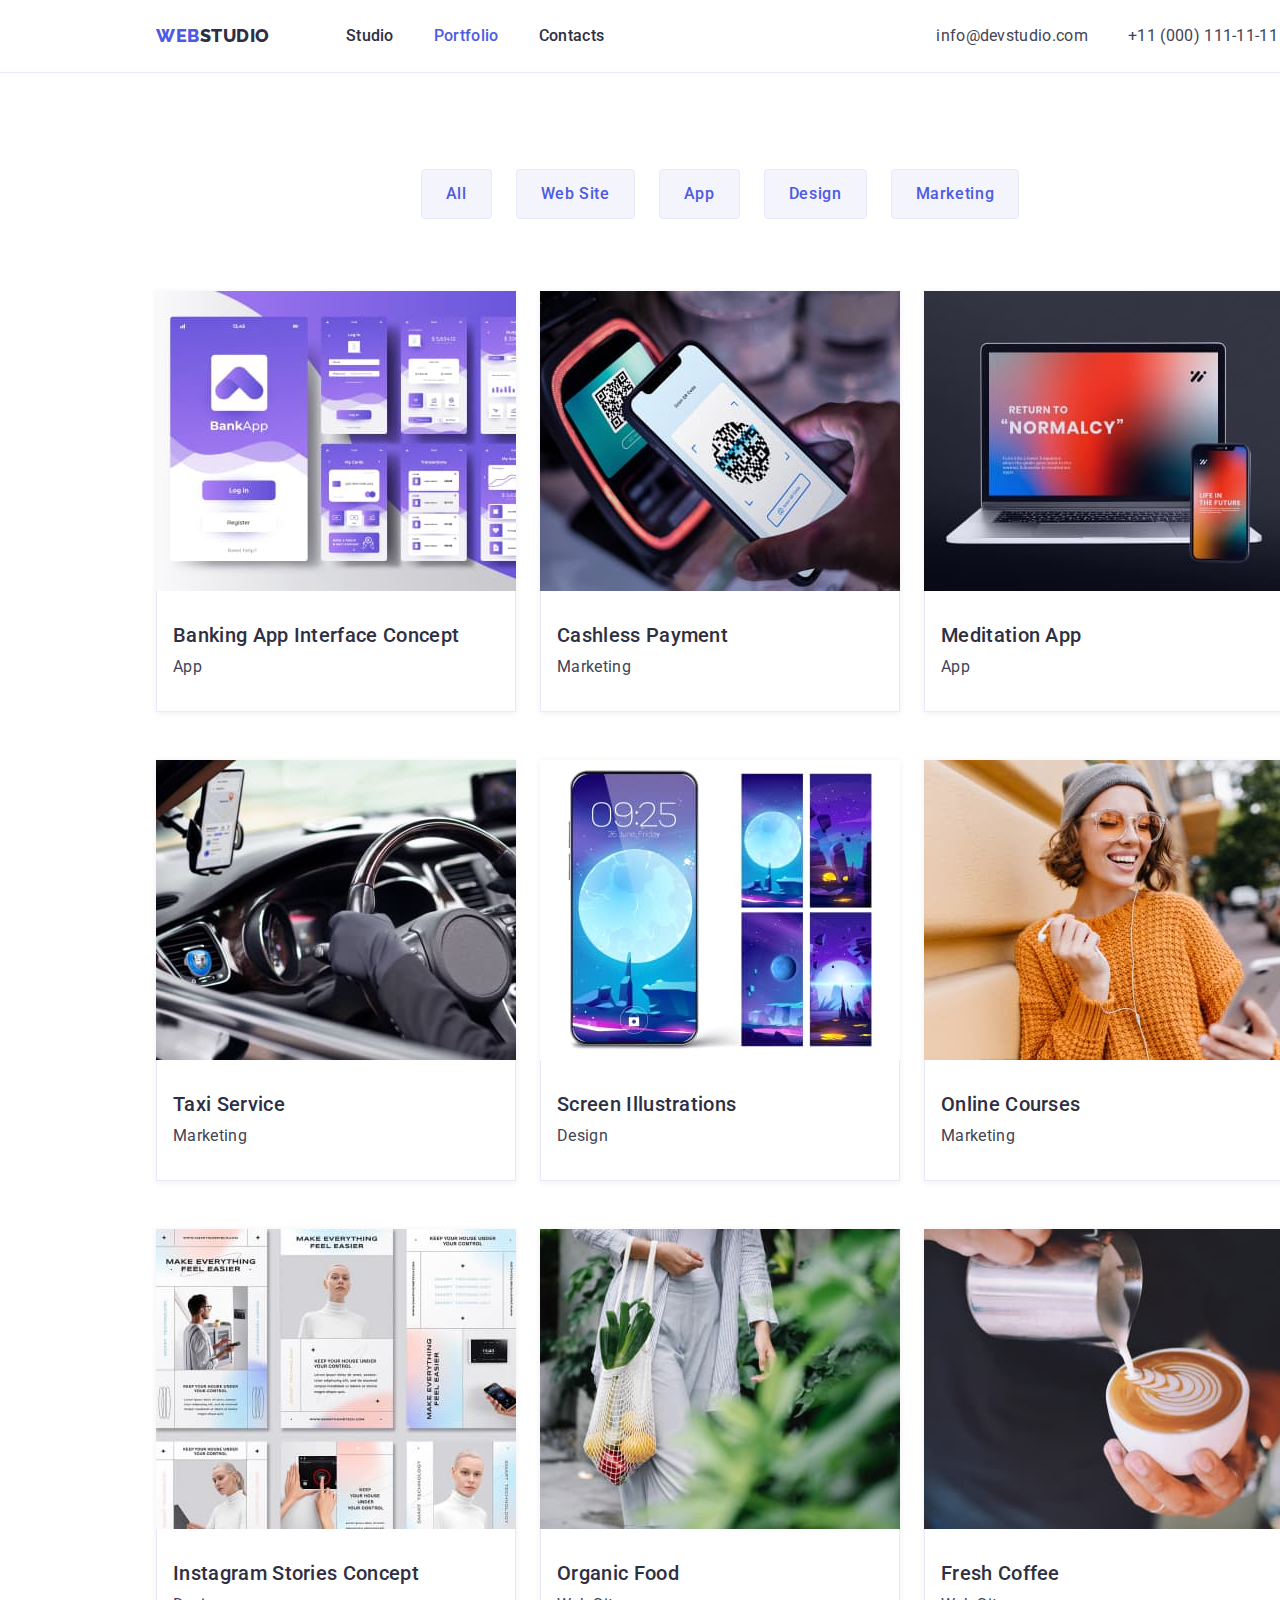
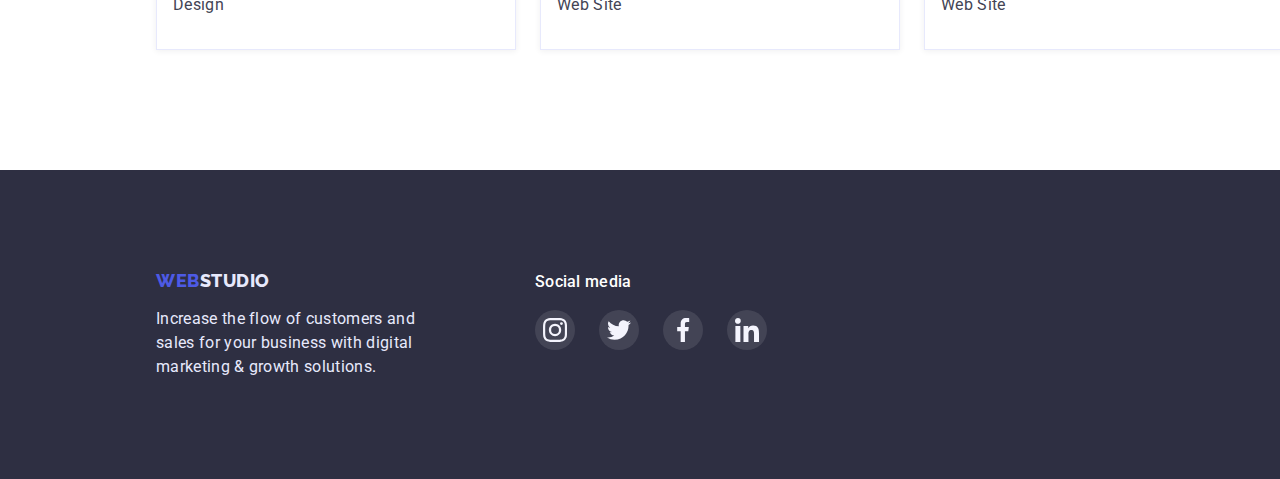
==== portfolio.html @ d39ab7a0 "Initial commit" ====
<!DOCTYPE html>
<html lang="en">
  <head>
    <meta charset="UTF-8" />
    <meta http-equiv="X-UA-Compatible" content="IE=edge" />
    <meta name="viewport" content="width=device-width, initial-scale=1.0" />
    <!-- Normalizer -->
    <link
      rel="stylesheet"
      href="https://cdn.jsdelivr.net/npm/modern-normalize@1.1.0/modern-normalize.min.css"
    />
    <!-- Fonts -->
    <link rel="preconnect" href="https://fonts.googleapis.com" />
    <link rel="preconnect" href="https://fonts.gstatic.com" crossorigin />
    <link
      href="https://fonts.googleapis.com/css2?family=Raleway:wght@800&family=Roboto:wght@400;500;700;900&display=swap"
      rel="stylesheet"
    />
    <title>Portfolio</title>
    <!-- Custom styles -->
    <link rel="stylesheet" href="./css/styles.css" />
  </head>
  <body>
    <!-- Header Section -->
    <header class="header">
      <div class="header-container container">
        <nav class="header-nav">
          <a class="header-logo-link link" href="./index.html">
            <span class="logo-part">Web</span>Studio
          </a>
          <ul class="header-list list">
            <li class="header-item">
              <a class="header-link link" href="./index.html">Studio</a>
            </li>
            <li class="header-item">
              <a class="header-link-1 link" href="./portfolio.html"
                >Portfolio</a
              >
            </li>
            <li class="header-item">
              <a class="header-link link" href="#">Contacts</a>
            </li>
          </ul>
        </nav>
        <address>
          <ul class="address-list list">
            <li>
              <a class="header-contact link" href="mailto:info@devstudio.com"
                >info@devstudio.com</a
              >
            </li>
            <li>
              <a class="header-contact-1 link" href="tel:++110001111111"
                >+11 (000) 111-11-11</a
              >
            </li>
          </ul>
        </address>
      </div>
    </header>
    <!-- Filter section -->
    <section class="filter-section">
      <h1 class="visually-hidden">Portfolio</h1>
      <ul class="filter-list list">
        <li class="filter-item">
          <button class="filter-btn" type="button">All</button>
        </li>
        <li class="filter-item">
          <button class="filter-btn" type="button">Web Site</button>
        </li>
        <li class="filter-item">
          <button class="filter-btn" type="button">App</button>
        </li>
        <li class="filter-item">
          <button class="filter-btn" type="button">Design</button>
        </li>
        <li class="filter-item">
          <button class="filter-btn" type="button">Marketing</button>
        </li>
      </ul>
      <!-- Content Section -->

      <div class="content-container container">
        <ul class="content-list list">
          <li class="content-item">
            <a class="content-link link" href="#">
              <img
                src="./images/portfolio/content/img1.jpg"
                alt="Banking App Interface Concept"
                width="360"
                height="300"
              />
              <div class="text-container">
                <h2 class="content-item-name">Banking App Interface Concept</h2>
                <p class="content-item-desc">App</p>
              </div>
            </a>
          </li>
          <li class="content-item">
            <a class="content-link link" href="#">
              <img
                src="./images/portfolio/content/img2.jpg"
                alt="Cashless Payment"
                width="360"
                height="300"
              />
              <div class="text-container">
                <h2 class="content-item-name">Cashless Payment</h2>
                <p class="content-item-desc">Marketing</p>
              </div>
            </a>
          </li>
          <li class="content-item">
            <a class="content-link link" href="#">
              <img
                src="./images/portfolio/content/img3.jpg"
                alt="Meditation App"
                width="360"
                height="300"
              />
              <div class="text-container">
                <h2 class="content-item-name">Meditation App</h2>
                <p class="content-item-desc">App</p>
              </div>
            </a>
          </li>
          <li class="content-item">
            <a class="content-link link" href="#">
              <img
                src="./images/portfolio/content/img4.jpg"
                alt="Taxi Service"
                width="360"
                height="300"
              />
              <div class="text-container">
                <h2 class="content-item-name">Taxi Service</h2>
                <p class="content-item-desc">Marketing</p>
              </div>
            </a>
          </li>
          <li class="content-item">
            <a class="content-link link" href="#">
              <img
                src="./images/portfolio/content/img5.jpg"
                alt="Screen Illustrations"
                width="360"
                height="300"
              />
              <div class="text-container">
                <h2 class="content-item-name">Screen Illustrations</h2>
                <p class="content-item-desc">Design</p>
              </div>
            </a>
          </li>
          <li class="content-item">
            <a class="content-link link" href="#">
              <img
                src="./images/portfolio/content/img6.jpg"
                alt="Online Courses"
                width="360"
                height="300"
              />
              <div class="text-container">
                <h2 class="content-item-name">Online Courses</h2>
                <p class="content-item-desc">Marketing</p>
              </div>
            </a>
          </li>
          <li class="content-item">
            <a class="content-link link" href="#">
              <img
                src="./images/portfolio/content/img7.jpg"
                alt="Instagram Stories Concept"
                width="360"
                height="300"
              />
              <div class="text-container">
                <h2 class="content-item-name">Instagram Stories Concept</h2>
                <p class="content-item-desc">Design</p>
              </div>
            </a>
          </li>
          <li class="content-item">
            <a class="content-link link" href="#">
              <img
                src="./images/portfolio/content/img8.jpg"
                alt="Organic Food"
                width="360"
                height="300"
              />
              <div class="text-container">
                <h2 class="content-item-name">Organic Food</h2>
                <p class="content-item-desc">Web Site</p>
              </div>
            </a>
          </li>
          <li class="content-item">
            <a class="content-link link" href="#">
              <img
                src="./images/portfolio/content/img9.jpg"
                alt="Fresh Coffee"
                width="360"
                height="300"
              />
              <div class="text-container">
                <h2 class="content-item-name">Fresh Coffee</h2>
                <p class="content-item-desc">Web Site</p>
              </div>
            </a>
          </li>
        </ul>
      </div>
    </section>
    <!-- Footer Section -->
    <footer class="footer">
      <div class="footer-container container">
        <div class="footer-left">
          <a class="footer-logo-link link" href="./index.html"
            ><span class="logo-part-1">Web</span>Studio</a
          >
          <p class="footer-desc">
            Increase the flow of customers and <br />
            sales for your business with digital <br />
            marketing & growth solutions.
          </p>
        </div>
        <div class="footer-right">
          <p class="right-title">Social media</p>
          <ul class="footer-list list">
            <li class="footer-item">
              <a
                class="footer-link link"
                href="https://instagram.com"
                target="_blank"
                rel="noopener noreferrer"
                aria-label="Instagram link"
              >
                <svg class="footer-icon" width="24" height="24">
                  <use href="./images/icons/icons.svg#instagram"></use>
                </svg>
              </a>
            </li>
            <li class="footer-item">
              <a
                class="footer-link link"
                href="https://twitter.com"
                target="_blank"
                rel="noopener noreferrer"
                aria-label="Twitter link"
              >
                <svg class="footer-icon" width="24" height="24">
                  <use href="./images/icons/icons.svg#twitter"></use>
                </svg>
              </a>
            </li>
            <li class="footer-item">
              <a
                class="footer-link link"
                href="https://facebook.com"
                target="_blank"
                rel="noopener noreferrer"
                aria-label="Facebook link"
              >
                <svg class="footer-icon" width="24" height="24">
                  <use href="./images/icons/icons.svg#facebook"></use>
                </svg>
              </a>
            </li>
            <li class="footer-item">
              <a
                class="footer-link link"
                href="https://linkedin.com"
                target="_blank"
                rel="noopener noreferrer"
                aria-label="Linkedin link"
              >
                <svg class="footer-icon" width="24" height="24">
                  <use href="./images/icons/icons.svg#linkedin"></use>
                </svg>
              </a>
            </li>
          </ul>
        </div>
      </div>
    </footer>
  </body>
</html>
---- css/styles.css ----
:root {
  /* Fonts */
  --primary-fonts: "Roboto";
  --secondary-fonts: "Raleway";
  /* Text colors */
  --primary-txt-cl: #2e2f42;
  --secondary-txt-cl: #434455;
  --accent-txt-cl: #4d5ae5;
  --light-txt-cl: #ffffff;
  --third-txt-cl: #e7e9fc;
  --hover-txt-cl: #404bbf;

  /* BG colors */
  --primary-bg-cl: #2e2f42;
  --accent-bg-cl: #404bbf;
  --secondary-bg-cl: #f4f4fd;
  --light-bg-cl: #ffffff;
  --third-bg-cl: #e7e9fc;
  --btn-bg-cl: #4d5ae5;
  --hero-bg-cl: rgba(46, 47, 66, 0.7);
  --company-bg-cl: #e5e5e5;
  --foot-soc-cl: rgba(255, 255, 255, 0.1);
  /* Others */
  --company-fl-cl: #8e8f99;
  --footer-bg-hov-cl: #31d0aa;
}

h1,
h2,
h3,
h4,
h5,
h6,
p {
  margin: 0;
}

/* Container */
.container {
  width: 1158px;
  padding-left: 15px;
  padding-right: 15px;
  margin-left: auto;
  margin-right: auto;
}

body {
  font-family: "Roboto", sans-serif;
  font-size: 16px;
  line-height: calc(24 / 16);
  letter-spacing: 0.02em;
  color: var(--primary-txt-cl);
  width: 1440px;
  margin-left: auto;
  margin-right: auto;
}

img {
  display: block;
}

button {
  cursor: pointer;
}
/* Reset Link Styles */
.link {
  text-decoration: none;
  font-style: normal;
  color: currentColor;
  display: block;
}
/* Reset List Styles */
.list {
  list-style-type: none;
  margin: 0;
  padding: 0;
}
/* Section */
.section {
  padding-top: 120px;
  padding-bottom: 120px;
}
.visually-hidden {
  position: absolute;
  width: 1px;
  height: 1px;
  margin: -1px;
  border: 0;
  padding: 0;

  white-space: nowrap;
  clip-path: inset(100%);
  clip: rect(0 0 0 0);
  overflow: hidden;
}
/* Header */
.header {
  border-bottom: 1px solid #e7e9fc;
  padding-top: 24px;
  padding-bottom: 24px;
}
.header-nav {
  display: flex;
  margin-right: 332px;
}
.header-logo-link {
  font-family: "Raleway";
  font-weight: 800;
  font-size: 18px;
  line-height: calc(24 / 18);
  letter-spacing: 0.03em;
  text-transform: uppercase;
  margin-right: 76px;
}
.logo-part {
  color: var(--accent-txt-cl);
}
.header-list {
  display: flex;
  gap: 40px;
}
.header-item {
}
.header-link {
  font-weight: 500;
  color: var(--primary-txt-cl);
}
.header-link-1 {
  font-weight: 500;
  color: var(--accent-txt-cl);
}
.header-link:hover,
.header-link:focus,
.header-link-1:hover,
.header-link-1:focus {
  color: var(--hover-txt-cl);
}
.header-link,
.header-link-1,
.header-contact,
.header-contact-1 {
  display: block;
}
.address-list {
  display: flex;
  gap: 40px;
}
.header-contact {
  color: var(--secondary-txt-cl);
}
.header-contact-1 {
  color: var(--secondary-txt-cl);
}
.header-contact:hover,
.header-contact:focus,
.header-contact-1:hover,
.header-contact-1:focus {
  color: var(--accent-bg-cl);
}

.header-container {
  display: flex;
  align-items: center;
}

/* Hero */
.hero-section {
  color: var(--light-txt-cl);
  padding-bottom: 188px;
  padding-top: 188px;
  max-width: 1440px;
  height: 600px;
  margin-left: auto;
  margin-right: auto;
  background-image: linear-gradient(
      to right,
      rgba(46, 47, 66, 0.7),
      rgba(46, 47, 66, 0.7)
    ),
    url(../images/index/hero/hero-bcg1.jpg);
  background-color: var(--primary-bg-cl);
  background-position: center;
  background-size: cover;
  background-repeat: no-repeat;
}

.hero-title {
  font-size: 56px;
  line-height: calc(60 / 56);
  width: 494px;
  margin: auto;
  margin-bottom: 48px;
}
.hero-button {
  cursor: pointer;
  font-family: inherit;
  font-weight: 500;
  font-size: 16px;
  line-height: calc(24 / 16);
  letter-spacing: 0.04em;
  color: var(--light-txt-cl);
  background-color: var(--btn-bg-cl);
  border: 0;
  border-radius: 4px;
  padding: 16px 32px;
  display: block;
  margin-right: auto;
  margin-left: auto;
}
.hero-button:hover,
.hero-button:focus {
  background-color: var(--accent-bg-cl);
}

/* Our advantages */
.features-section {
}
.features-container {
}
.features-list {
  display: flex;
  gap: 24px;
}
.list-item {
  width: 264px;
}
.features-title {
  font-weight: 500;
  font-size: 20px;
  line-height: calc(24 / 20);
  margin-bottom: 8px;
}
.features-desc {
  font-weight: 400;
  font-size: 16px;
  line-height: calc(24 / 16);
  color: var(--secondary-txt-cl);
}

.features-icons-item {
  width: 264px;
  height: 112px;
  border-radius: 4px;
  background-color: var(--secondary-bg-cl);
  background-repeat: no-repeat;
  background-position: center;
  padding: 24px 100px;
  margin-bottom: 8px;
}
.features-icon {
}
/* Our work */
.work-section {
  padding-top: 0px;
}
.work-section-title {
  font-weight: 700;
  font-size: 36px;
  line-height: calc(40 / 36);
  letter-spacing: 0.02em;
  text-transform: capitalize;
  color: var(--primary-txt-cl);
  margin-bottom: 72px;
  display: flex;
  justify-content: center;
}
.work-container {
}
.work-list {
  display: flex;
  flex-wrap: wrap;
  gap: 24px;
}
.work-item {
  width: calc((100% - 24px * 2) / 3);
}
.work-item-img {
}

/* Our Team */
.team-section {
  background-color: var(--secondary-bg-cl);
  padding-bottom: 120px;
  padding-top: 120px;
}
.team-section-title {
  font-weight: 700;
  font-size: 36px;
  line-height: calc(40 / 36);
  text-transform: capitalize;
  color: var(--primary-txt-cl);
  display: flex;
  justify-content: center;
  margin-bottom: 72px;
}

.team-list {
  display: flex;
  flex-wrap: wrap;
  gap: 24px;
}
.team-item {
  background-color: var(--light-bg-cl);
  box-shadow: 0px 1px 6px rgba(46, 47, 66, 0.08),
    0px 1px 1px rgba(46, 47, 66, 0.16), 0px 2px 1px rgba(46, 47, 66, 0.08);
  border-radius: 0px 0px 4px 4px;
  padding-bottom: 32px;
  width: calc((100% - 24px * 3) / 4);
}

.team-item-img {
  margin-bottom: 32px;
}
.team-item-name {
  font-weight: 500;
  font-size: 20px;
  line-height: calc(24 / 20);
  color: var(--primary-txt-cl);
  margin-bottom: 8px;
  display: flex;
  justify-content: center;
}
.team-item-desc {
  color: var(--secondary-txt-cl);
  display: flex;
  justify-content: center;
  margin-bottom: 8px;
}
.socials-list {
  display: flex;
  align-items: center;
  justify-content: center;
  gap: 24px;
}
.socials-item {
}
.socials-link {
  display: flex;
  align-items: center;
  justify-content: center;
  background-color: var(--btn-bg-cl);
  fill: #f4f4fd;
  width: 40px;
  height: 40px;
  border-radius: 50%;
}
.socials-link:hover,
.socials-link:focus {
  background-color: var(--accent-bg-cl);
}
.socials-icon {
}
/* Customers */
.customer-section-title {
  font-weight: 700;
  font-size: 36px;
  line-height: calc(40 / 36);
  text-transform: capitalize;
  color: var(--primary-txt-cl);
  display: flex;
  justify-content: center;
  margin-bottom: 72px;
}
.customer-list {
  display: flex;
  justify-content: center;
  align-items: center;
  gap: 24px;
}
.customer-item {
}
.customer-link {
  width: 168px;
  height: 88px;
  border: 1px solid #8e8f99;
  border-radius: 4px;
  fill: var(--company-fl-cl);
  background-repeat: no-repeat;
  background-position: center;
  background-size: 104px 56px;
  padding: 16px 32px;
}
.customer-link:hover,
.customer-link:focus {
  fill: var(--accent-bg-cl);
  border: 1px solid #404bbf;
}
/* Footer */
.footer {
  background-color: var(--primary-bg-cl);
  padding-top: 100px;
  padding-bottom: 100px;
}
.footer-container {
  display: flex;
  align-items: baseline;
}
.footer-left {
  display: flex;
  flex-direction: column;
  color: var(--third-txt-cl);
  margin-right: 120px;
}
.footer-right {
  display: flex;
  flex-direction: column;
}
.footer-logo-link {
  font-family: "Raleway";
  font-weight: 800;
  font-size: 18px;
  line-height: calc(21 / 18);
  letter-spacing: 0.03em;
  text-transform: uppercase;
  margin-bottom: 16px;
}
.logo-part-1 {
  color: var(--accent-txt-cl);
}
.footer-desc {
}

.right-title {
  font-weight: 500;
  font-size: 16px;
  color: #ffffff;
  margin-bottom: 16px;
}
.footer-list {
  display: flex;
  align-items: center;
  gap: 24px;
}
.footer-item {
}
.footer-link {
  display: flex;
  align-items: center;
  justify-content: center;
  background-color: var(--foot-soc-cl);
  fill: #f4f4fd;
  width: 40px;
  height: 40px;
  border-radius: 50%;
}
.footer-link:hover,
.footer-link:focus {
  background-color: var(--footer-bg-hov-cl);
}
.footer-icon {
}

/* PORTFOLIO Styles */

/* Filter Section */
.filter-section {
  padding-bottom: 120px;
  padding-top: 96px;
}
.filter-list {
  margin-bottom: 72px;
  display: flex;
  justify-content: center;
  gap: 24px;
}
.filter-item {
}
.filter-btn {
  cursor: pointer;
  font-family: inherit;
  font-weight: 500;
  font-size: 16px;
  line-height: calc(24 / 16);
  letter-spacing: 0.04em;
  color: var(--accent-txt-cl);
  background-color: var(--secondary-bg-cl);
  padding: 12px 24px;
  border: 1px solid #e7e9fc;
  border-radius: 4px;
  display: block;
}

.filter-btn:hover,
.filter-btn:focus {
  background-color: var(--accent-bg-cl);
  color: var(--light-txt-cl);
  border: 1px solid #404bbf;
  box-shadow: 0px 3px 1px rgba(0, 0, 0, 0.1), 0px 2px 1px rgba(0, 0, 0, 0.08),
    0px 2px 2px rgba(0, 0, 0, 0.12);
}

/* Content Section */
.content-section {
}
.content-container {
}
.content-list {
  display: flex;
  flex-wrap: wrap;
  gap: 48px 24px;
}

.content-item {
  width: calc((100% - 24px * 2) / 3);
  box-shadow: 0px 1px 6px rgba(46, 47, 66, 0.08);
}
.content-link:hover,
.content-link:focus {
  box-shadow: 0px 1px 6px rgba(46, 47, 66, 0.08),
    0px 1px 1px rgba(46, 47, 66, 0.16), 0px 2px 1px rgba(46, 47, 66, 0.08);
}
.content-item-name {
  font-weight: 500;
  font-size: 20px;
  line-height: calc(24 / 20);
  margin-bottom: 8px;
}
.content-item-desc {
  color: var(--secondary-txt-cl);
}
.text-container {
  border-left: 1px solid #e7e9fc;
  border-bottom: 1px solid #e7e9fc;
  border-right: 1px solid #e7e9fc;
  padding: 32px 0px 32px 16px;
}
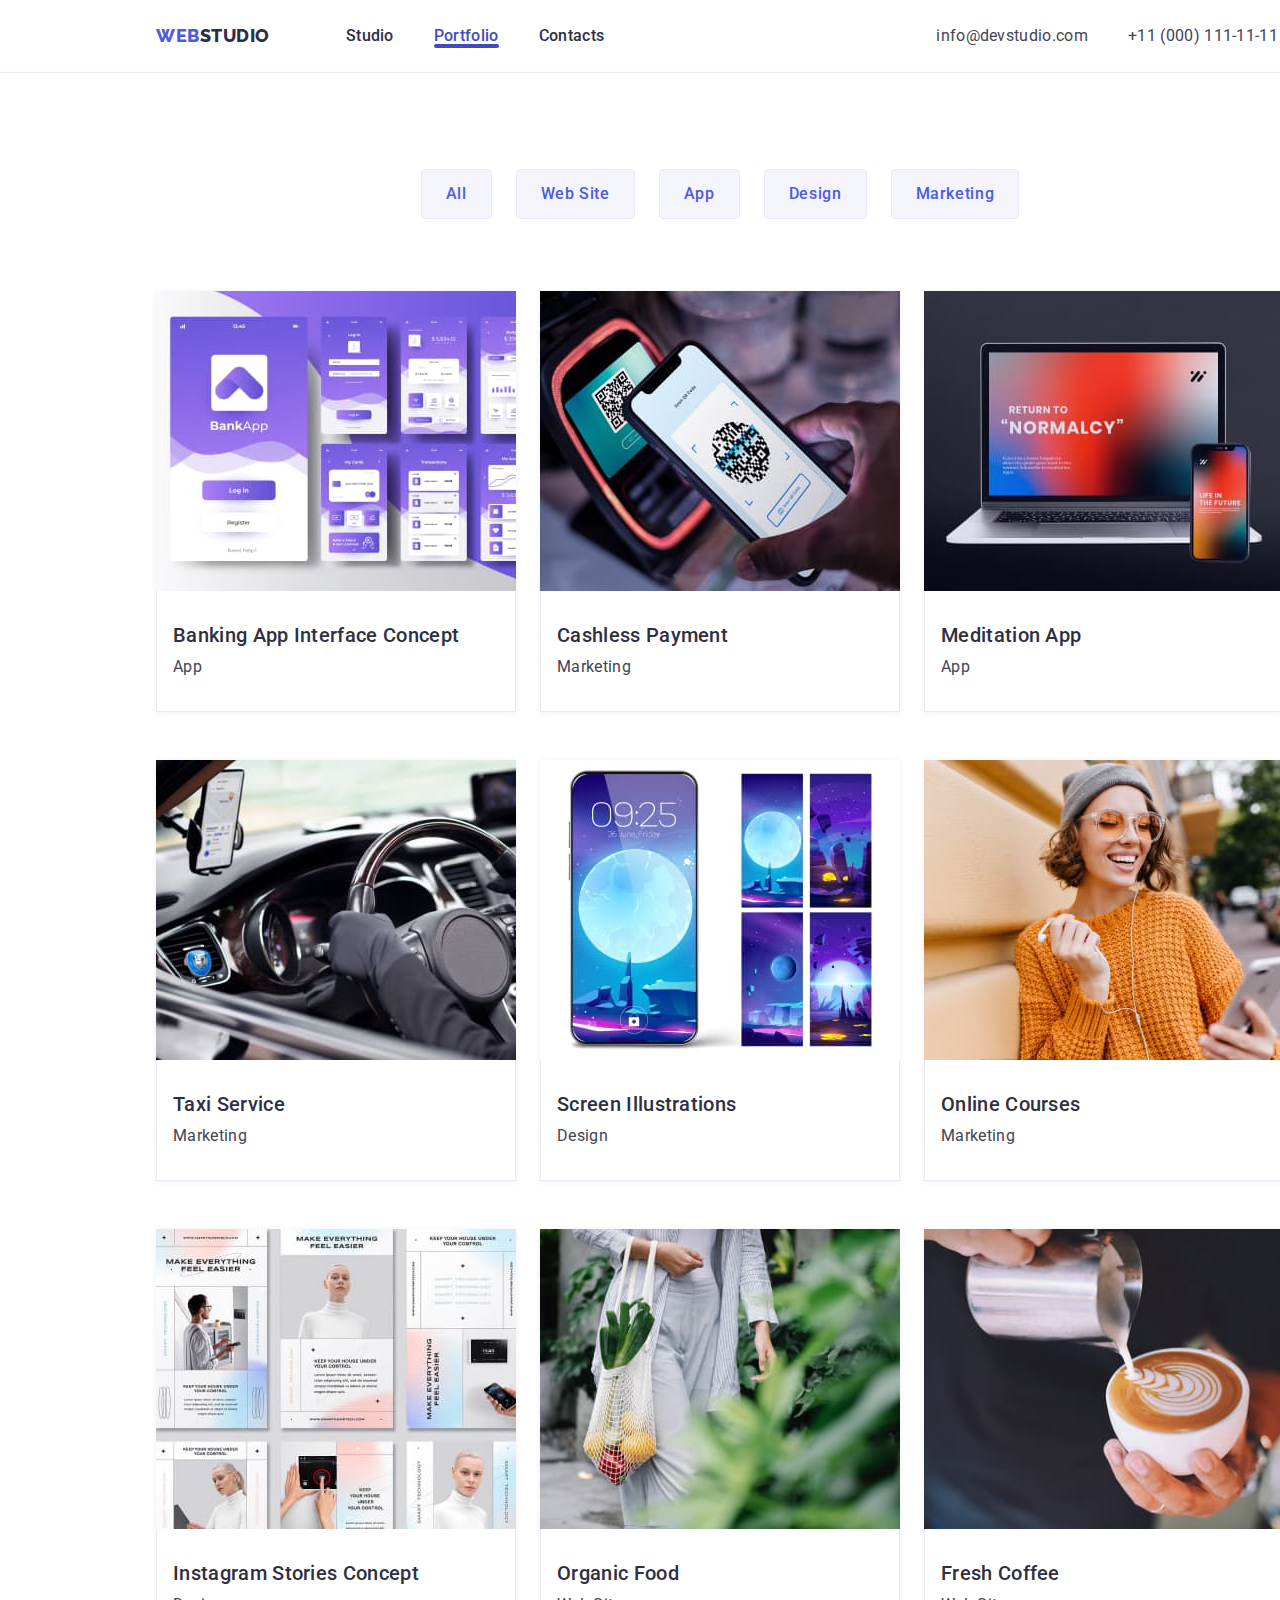
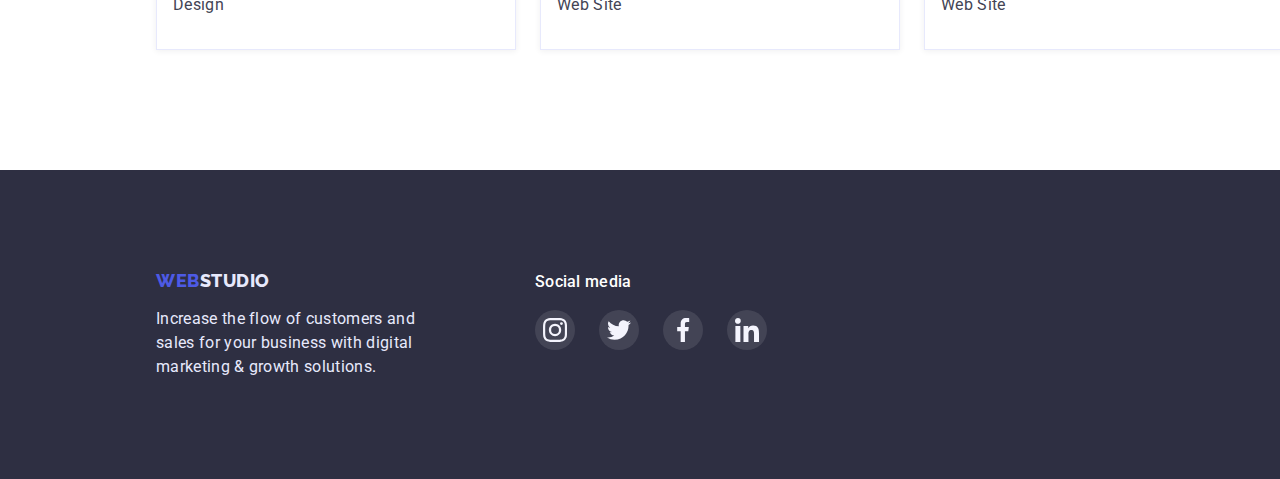
==== commit 735e5a16: "Update portfolio.html" ====
--- a/portfolio.html
+++ b/portfolio.html
@@ -33,7 +33,7 @@
               <a class="header-link link" href="./index.html">Studio</a>
             </li>
             <li class="header-item">
-              <a class="header-link-1 link" href="./portfolio.html"
+              <a class="header-link link current" href="./portfolio.html"
                 >Portfolio</a
               >
             </li>
--- a/css/styles.css
+++ b/css/styles.css
@@ -94,6 +94,10 @@
   overflow: hidden;
 }
 /* Header */
+.header-container {
+  display: flex;
+  align-items: center;
+}
 .header {
   border-bottom: 1px solid #e7e9fc;
   padding-top: 24px;
@@ -124,19 +128,13 @@
 .header-link {
   font-weight: 500;
   color: var(--primary-txt-cl);
-}
-.header-link-1 {
-  font-weight: 500;
-  color: var(--accent-txt-cl);
+  position: relative;
 }
 .header-link:hover,
-.header-link:focus,
-.header-link-1:hover,
-.header-link-1:focus {
+.header-link:focus {
   color: var(--hover-txt-cl);
 }
 .header-link,
-.header-link-1,
 .header-contact,
 .header-contact-1 {
   display: block;
@@ -157,12 +155,19 @@
 .header-contact-1:focus {
   color: var(--accent-bg-cl);
 }
-
-.header-container {
-  display: flex;
-  align-items: center;
-}
-
+.header-link.current {
+  color: var(--hover-txt-cl);
+}
+.header-link.current::after {
+  content: "";
+  position: absolute;
+  bottom: 0;
+  display: block;
+  width: 100%;
+  height: 4px;
+  border-radius: 4px;
+  background-color: var(--accent-bg-cl);
+}
 /* Hero */
 .hero-section {
   color: var(--light-txt-cl);
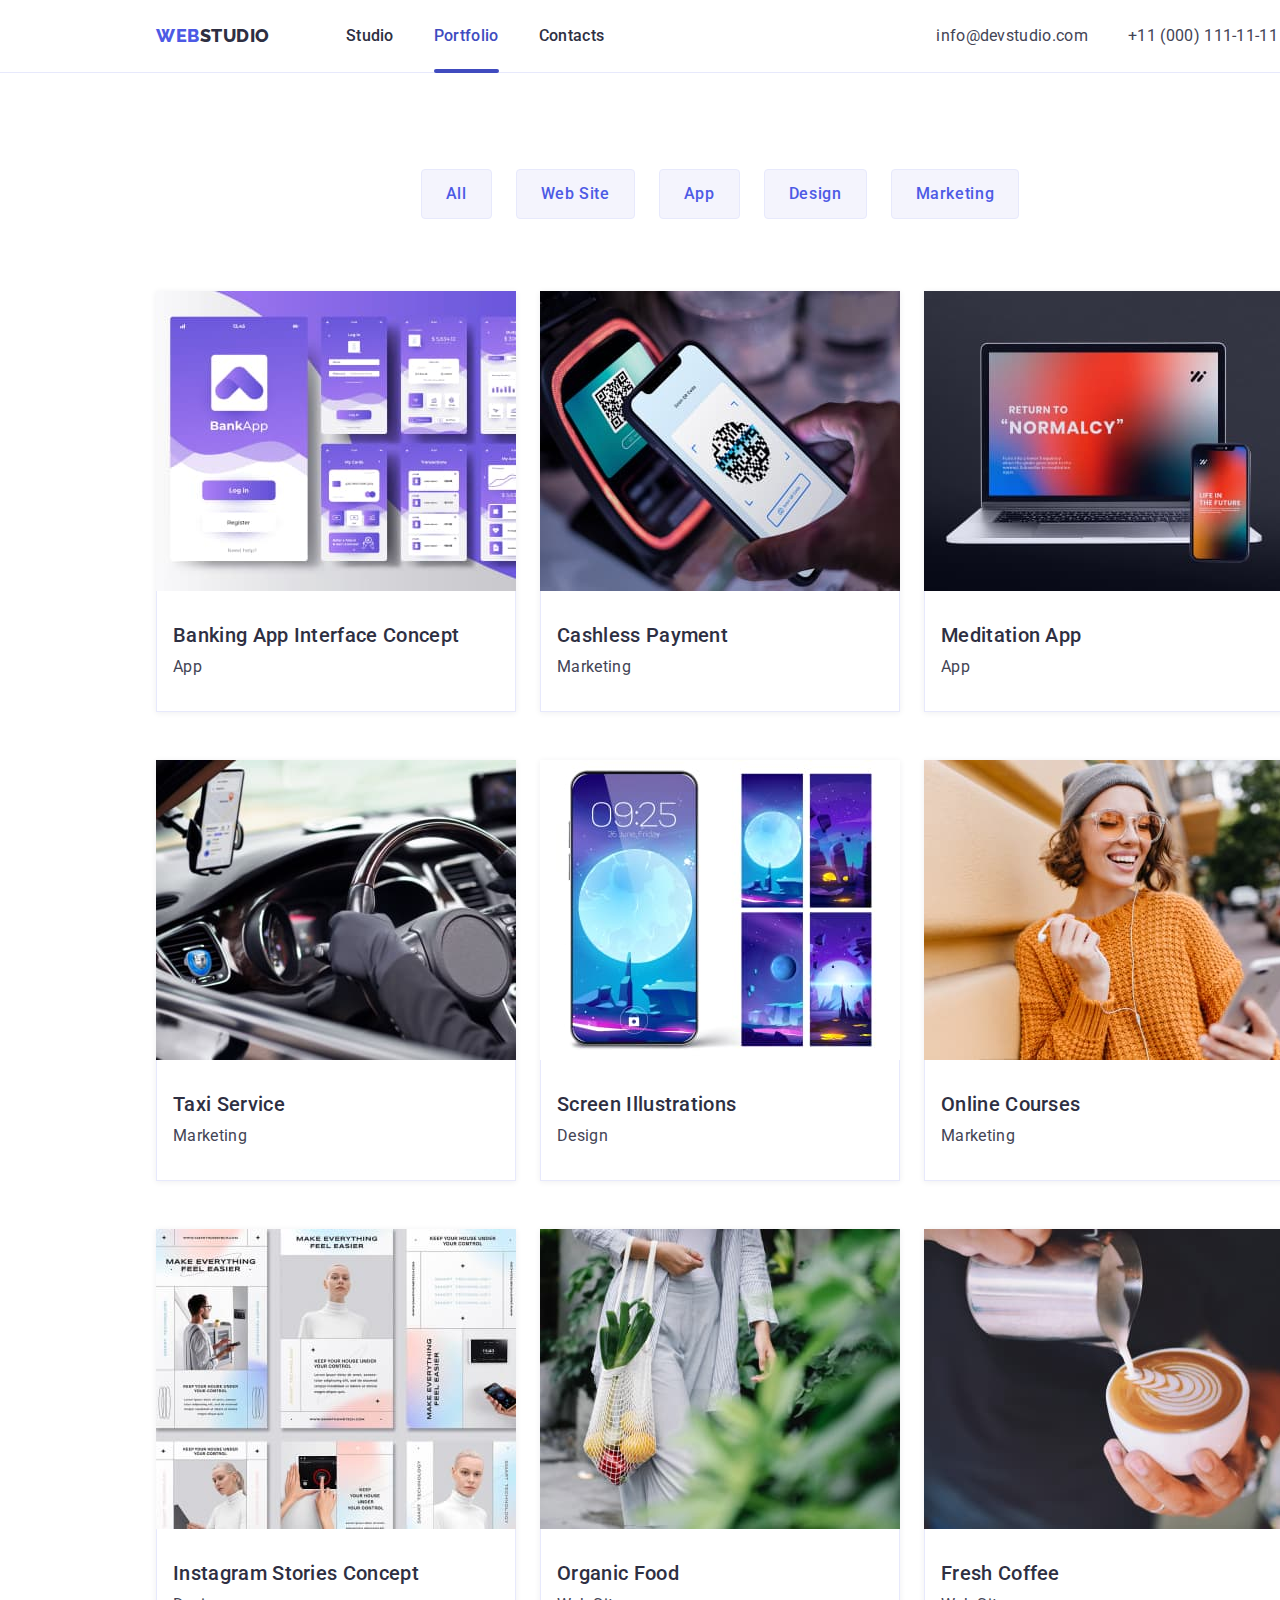
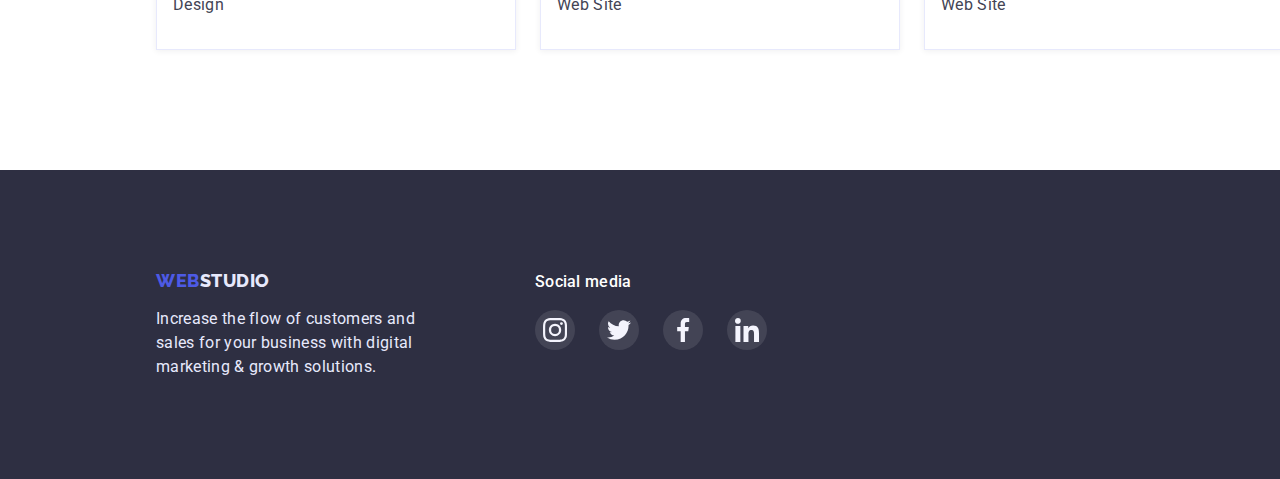
==== commit 5441256e: "Update portfolio.html" ====
--- a/portfolio.html
+++ b/portfolio.html
@@ -50,7 +50,7 @@
               >
             </li>
             <li>
-              <a class="header-contact-1 link" href="tel:++110001111111"
+              <a class="header-contact link" href="tel:++110001111111"
                 >+11 (000) 111-11-11</a
               >
             </li>
@@ -84,12 +84,21 @@
         <ul class="content-list list">
           <li class="content-item">
             <a class="content-link link" href="#">
-              <img
-                src="./images/portfolio/content/img1.jpg"
-                alt="Banking App Interface Concept"
-                width="360"
-                height="300"
-              />
+              <div class="overlay-box">
+                <img
+                  src="./images/portfolio/content/img1.jpg"
+                  alt="Banking App Interface Concept"
+                  width="360"
+                  height="300"
+                />
+                <div class="overlay-text">
+                  <p class="overlay-desc">
+                    14 Stylish and User-Friendly App Design Concepts · Task
+                    Manager App · Calorie Tracker App · Exotic Fruit Ecommerce
+                    App · Cloud Storage App
+                  </p>
+                </div>
+              </div>
               <div class="text-container">
                 <h2 class="content-item-name">Banking App Interface Concept</h2>
                 <p class="content-item-desc">App</p>
@@ -98,12 +107,21 @@
           </li>
           <li class="content-item">
             <a class="content-link link" href="#">
-              <img
-                src="./images/portfolio/content/img2.jpg"
-                alt="Cashless Payment"
-                width="360"
-                height="300"
-              />
+              <div class="overlay-box">
+                <img
+                  src="./images/portfolio/content/img2.jpg"
+                  alt="Cashless Payment"
+                  width="360"
+                  height="300"
+                />
+                <div class="overlay-text">
+                  <p class="overlay-desc">
+                    14 Stylish and User-Friendly App Design Concepts · Task
+                    Manager App · Calorie Tracker App · Exotic Fruit Ecommerce
+                    App · Cloud Storage App
+                  </p>
+                </div>
+              </div>
               <div class="text-container">
                 <h2 class="content-item-name">Cashless Payment</h2>
                 <p class="content-item-desc">Marketing</p>
@@ -112,12 +130,21 @@
           </li>
           <li class="content-item">
             <a class="content-link link" href="#">
-              <img
-                src="./images/portfolio/content/img3.jpg"
-                alt="Meditation App"
-                width="360"
-                height="300"
-              />
+              <div class="overlay-box">
+                <img
+                  src="./images/portfolio/content/img3.jpg"
+                  alt="Meditation App"
+                  width="360"
+                  height="300"
+                />
+                <div class="overlay-text">
+                  <p class="overlay-desc">
+                    14 Stylish and User-Friendly App Design Concepts · Task
+                    Manager App · Calorie Tracker App · Exotic Fruit Ecommerce
+                    App · Cloud Storage App
+                  </p>
+                </div>
+              </div>
               <div class="text-container">
                 <h2 class="content-item-name">Meditation App</h2>
                 <p class="content-item-desc">App</p>
@@ -126,12 +153,21 @@
           </li>
           <li class="content-item">
             <a class="content-link link" href="#">
-              <img
-                src="./images/portfolio/content/img4.jpg"
-                alt="Taxi Service"
-                width="360"
-                height="300"
-              />
+              <div class="overlay-box">
+                <img
+                  src="./images/portfolio/content/img4.jpg"
+                  alt="Taxi Service"
+                  width="360"
+                  height="300"
+                />
+                <div class="overlay-text">
+                  <p class="overlay-desc">
+                    14 Stylish and User-Friendly App Design Concepts · Task
+                    Manager App · Calorie Tracker App · Exotic Fruit Ecommerce
+                    App · Cloud Storage App
+                  </p>
+                </div>
+              </div>
               <div class="text-container">
                 <h2 class="content-item-name">Taxi Service</h2>
                 <p class="content-item-desc">Marketing</p>
@@ -140,12 +176,21 @@
           </li>
           <li class="content-item">
             <a class="content-link link" href="#">
-              <img
-                src="./images/portfolio/content/img5.jpg"
-                alt="Screen Illustrations"
-                width="360"
-                height="300"
-              />
+              <div class="overlay-box">
+                <img
+                  src="./images/portfolio/content/img5.jpg"
+                  alt="Screen Illustrations"
+                  width="360"
+                  height="300"
+                />
+                <div class="overlay-text">
+                  <p class="overlay-desc">
+                    14 Stylish and User-Friendly App Design Concepts · Task
+                    Manager App · Calorie Tracker App · Exotic Fruit Ecommerce
+                    App · Cloud Storage App
+                  </p>
+                </div>
+              </div>
               <div class="text-container">
                 <h2 class="content-item-name">Screen Illustrations</h2>
                 <p class="content-item-desc">Design</p>
@@ -154,12 +199,21 @@
           </li>
           <li class="content-item">
             <a class="content-link link" href="#">
-              <img
-                src="./images/portfolio/content/img6.jpg"
-                alt="Online Courses"
-                width="360"
-                height="300"
-              />
+              <div class="overlay-box">
+                <img
+                  src="./images/portfolio/content/img6.jpg"
+                  alt="Online Courses"
+                  width="360"
+                  height="300"
+                />
+                <div class="overlay-text">
+                  <p class="overlay-desc">
+                    14 Stylish and User-Friendly App Design Concepts · Task
+                    Manager App · Calorie Tracker App · Exotic Fruit Ecommerce
+                    App · Cloud Storage App
+                  </p>
+                </div>
+              </div>
               <div class="text-container">
                 <h2 class="content-item-name">Online Courses</h2>
                 <p class="content-item-desc">Marketing</p>
@@ -168,12 +222,21 @@
           </li>
           <li class="content-item">
             <a class="content-link link" href="#">
-              <img
-                src="./images/portfolio/content/img7.jpg"
-                alt="Instagram Stories Concept"
-                width="360"
-                height="300"
-              />
+              <div class="overlay-box">
+                <img
+                  src="./images/portfolio/content/img7.jpg"
+                  alt="Instagram Stories Concept"
+                  width="360"
+                  height="300"
+                />
+                <div class="overlay-text">
+                  <p class="overlay-desc">
+                    14 Stylish and User-Friendly App Design Concepts · Task
+                    Manager App · Calorie Tracker App · Exotic Fruit Ecommerce
+                    App · Cloud Storage App
+                  </p>
+                </div>
+              </div>
               <div class="text-container">
                 <h2 class="content-item-name">Instagram Stories Concept</h2>
                 <p class="content-item-desc">Design</p>
@@ -182,12 +245,21 @@
           </li>
           <li class="content-item">
             <a class="content-link link" href="#">
-              <img
-                src="./images/portfolio/content/img8.jpg"
-                alt="Organic Food"
-                width="360"
-                height="300"
-              />
+              <div class="overlay-box">
+                <img
+                  src="./images/portfolio/content/img8.jpg"
+                  alt="Organic Food"
+                  width="360"
+                  height="300"
+                />
+                <div class="overlay-text">
+                  <p class="overlay-desc">
+                    14 Stylish and User-Friendly App Design Concepts · Task
+                    Manager App · Calorie Tracker App · Exotic Fruit Ecommerce
+                    App · Cloud Storage App
+                  </p>
+                </div>
+              </div>
               <div class="text-container">
                 <h2 class="content-item-name">Organic Food</h2>
                 <p class="content-item-desc">Web Site</p>
@@ -196,12 +268,21 @@
           </li>
           <li class="content-item">
             <a class="content-link link" href="#">
-              <img
-                src="./images/portfolio/content/img9.jpg"
-                alt="Fresh Coffee"
-                width="360"
-                height="300"
-              />
+              <div class="overlay-box">
+                <img
+                  src="./images/portfolio/content/img9.jpg"
+                  alt="Fresh Coffee"
+                  width="360"
+                  height="300"
+                />
+                <div class="overlay-text">
+                  <p class="overlay-desc">
+                    14 Stylish and User-Friendly App Design Concepts · Task
+                    Manager App · Calorie Tracker App · Exotic Fruit Ecommerce
+                    App · Cloud Storage App
+                  </p>
+                </div>
+              </div>
               <div class="text-container">
                 <h2 class="content-item-name">Fresh Coffee</h2>
                 <p class="content-item-desc">Web Site</p>
--- a/css/styles.css
+++ b/css/styles.css
@@ -20,9 +20,13 @@
   --hero-bg-cl: rgba(46, 47, 66, 0.7);
   --company-bg-cl: #e5e5e5;
   --foot-soc-cl: rgba(255, 255, 255, 0.1);
+  --modal-bg-cl: #fcfcfc;
   /* Others */
   --company-fl-cl: #8e8f99;
   --footer-bg-hov-cl: #31d0aa;
+
+  /* Animations Hover */
+  --trns-hov: 250ms cubic-bezier(0.4, 0, 0.2, 1);
 }
 
 h1,
@@ -99,7 +103,7 @@
   align-items: center;
 }
 .header {
-  border-bottom: 1px solid #e7e9fc;
+  border-bottom: 1px solid var(--third-bg-cl);
   padding-top: 24px;
   padding-bottom: 24px;
 }
@@ -129,14 +133,14 @@
   font-weight: 500;
   color: var(--primary-txt-cl);
   position: relative;
+  transition: color var(--trns-hov);
 }
 .header-link:hover,
 .header-link:focus {
   color: var(--hover-txt-cl);
 }
 .header-link,
-.header-contact,
-.header-contact-1 {
+.header-contact {
   display: block;
 }
 .address-list {
@@ -145,14 +149,10 @@
 }
 .header-contact {
   color: var(--secondary-txt-cl);
-}
-.header-contact-1 {
-  color: var(--secondary-txt-cl);
+  transition: color var(--trns-hov);
 }
 .header-contact:hover,
-.header-contact:focus,
-.header-contact-1:hover,
-.header-contact-1:focus {
+.header-contact:focus {
   color: var(--accent-bg-cl);
 }
 .header-link.current {
@@ -162,6 +162,7 @@
   content: "";
   position: absolute;
   bottom: 0;
+  top: 45px;
   display: block;
   width: 100%;
   height: 4px;
@@ -211,6 +212,7 @@
   display: block;
   margin-right: auto;
   margin-left: auto;
+  transition: background-color var(--trns-hov);
 }
 .hero-button:hover,
 .hero-button:focus {
@@ -344,10 +346,11 @@
   align-items: center;
   justify-content: center;
   background-color: var(--btn-bg-cl);
-  fill: #f4f4fd;
+  fill: var(--secondary-bg-cl);
   width: 40px;
   height: 40px;
   border-radius: 50%;
+  transition: background-color var(--trns-hov);
 }
 .socials-link:hover,
 .socials-link:focus {
@@ -377,18 +380,19 @@
 .customer-link {
   width: 168px;
   height: 88px;
-  border: 1px solid #8e8f99;
+  border: 1px solid var(--company-fl-cl);
   border-radius: 4px;
   fill: var(--company-fl-cl);
   background-repeat: no-repeat;
   background-position: center;
   background-size: 104px 56px;
   padding: 16px 32px;
+  transition: fill, border, var(--trns-hov);
 }
 .customer-link:hover,
 .customer-link:focus {
   fill: var(--accent-bg-cl);
-  border: 1px solid #404bbf;
+  border: 1px solid var(--accent-bg-cl);
 }
 /* Footer */
 .footer {
@@ -428,7 +432,7 @@
 .right-title {
   font-weight: 500;
   font-size: 16px;
-  color: #ffffff;
+  color: var(--light-txt-cl);
   margin-bottom: 16px;
 }
 .footer-list {
@@ -443,10 +447,11 @@
   align-items: center;
   justify-content: center;
   background-color: var(--foot-soc-cl);
-  fill: #f4f4fd;
+  fill: var(--secondary-bg-cl);
   width: 40px;
   height: 40px;
   border-radius: 50%;
+  transition: background-color var(--trns-hov);
 }
 .footer-link:hover,
 .footer-link:focus {
@@ -480,16 +485,17 @@
   color: var(--accent-txt-cl);
   background-color: var(--secondary-bg-cl);
   padding: 12px 24px;
-  border: 1px solid #e7e9fc;
+  border: 1px solid var(--third-bg-cl);
   border-radius: 4px;
   display: block;
+  transition: background-color, color, border, box-shadow, var(--trns-hov);
 }
 
 .filter-btn:hover,
 .filter-btn:focus {
   background-color: var(--accent-bg-cl);
   color: var(--light-txt-cl);
-  border: 1px solid #404bbf;
+  border: 1px solid var(--accent-bg-cl);
   box-shadow: 0px 3px 1px rgba(0, 0, 0, 0.1), 0px 2px 1px rgba(0, 0, 0, 0.08),
     0px 2px 2px rgba(0, 0, 0, 0.12);
 }
@@ -508,6 +514,9 @@
 .content-item {
   width: calc((100% - 24px * 2) / 3);
   box-shadow: 0px 1px 6px rgba(46, 47, 66, 0.08);
+}
+.content-link {
+  transition: box-shadow var(--trns-hov);
 }
 .content-link:hover,
 .content-link:focus {
@@ -524,8 +533,93 @@
   color: var(--secondary-txt-cl);
 }
 .text-container {
-  border-left: 1px solid #e7e9fc;
-  border-bottom: 1px solid #e7e9fc;
-  border-right: 1px solid #e7e9fc;
+  border-left: 1px solid var(--third-bg-cl);
+  border-bottom: 1px solid var(--third-bg-cl);
+  border-right: 1px solid var(--third-bg-cl);
   padding: 32px 0px 32px 16px;
 }
+/* Overlay */
+.overlay-box {
+  position: relative;
+  overflow: hidden;
+  /* opacity: 1; */
+}
+.overlay-text {
+  position: absolute;
+  background-color: var(--btn-bg-cl);
+  top: 0;
+  left: 0;
+  padding-top: 40px;
+  padding-right: 32px;
+  padding-bottom: 0px;
+  padding-left: 32px;
+  width: 100%;
+  height: 100%;
+  transition: transform 250ms cubic-bezier(0.4, 0, 0.2, 1);
+  transform: translateY(+100%);
+}
+.overlay-desc {
+  color: var(--secondary-bg-cl);
+}
+.content-link:hover .overlay-text {
+  transform: translateY(0);
+}
+.content-link:focus .overlay-text {
+  transform: translateY(0);
+}
+/* 
+Modal Window
+*/
+.backdrop {
+  position: fixed;
+  top: 0;
+  left: 0;
+  width: 100%;
+  height: 100%;
+  background-color: rgba(46, 47, 66, 0.4);
+  transition: opasity var(--trns-hov), visibility, var(--trns-hov);
+  transition-delay: 100ms;
+}
+.backdrop.is-hidden {
+  visibility: hidden;
+  opacity: 0;
+  pointer-events: none;
+}
+.modal {
+  position: absolute;
+  top: 50%;
+  left: 50%;
+  transform: translate(-50%, -50%);
+  width: 408px;
+  min-height: 576px;
+  border-radius: 4px;
+  box-shadow: 0px 1px 1px rgba(0, 0, 0, 0.14), 0px 1px 3px rgba(0, 0, 0, 0.12),
+    0px 2px 1px rgba(0, 0, 0, 0.2);
+  background-color: var(--modal-bg-cl);
+
+  transition: transform 150ms ease, opacity 150ms ease;
+  transition-delay: 250ms;
+}
+
+.backdrop.is-hidden .modal {
+  transform: translate(-50%, -70%);
+  opacity: 0;
+  transition-delay: 0s;
+}
+.modal-btn {
+  position: absolute;
+
+  display: flex;
+  justify-content: center;
+  align-items: center;
+
+  width: 24px;
+  height: 24px;
+  top: 24px;
+  right: 24px;
+  border-radius: 50%;
+  border: 1px solid rgba(0, 0, 0, 0.1);
+  padding: 0;
+}
+.modal-icon {
+}
